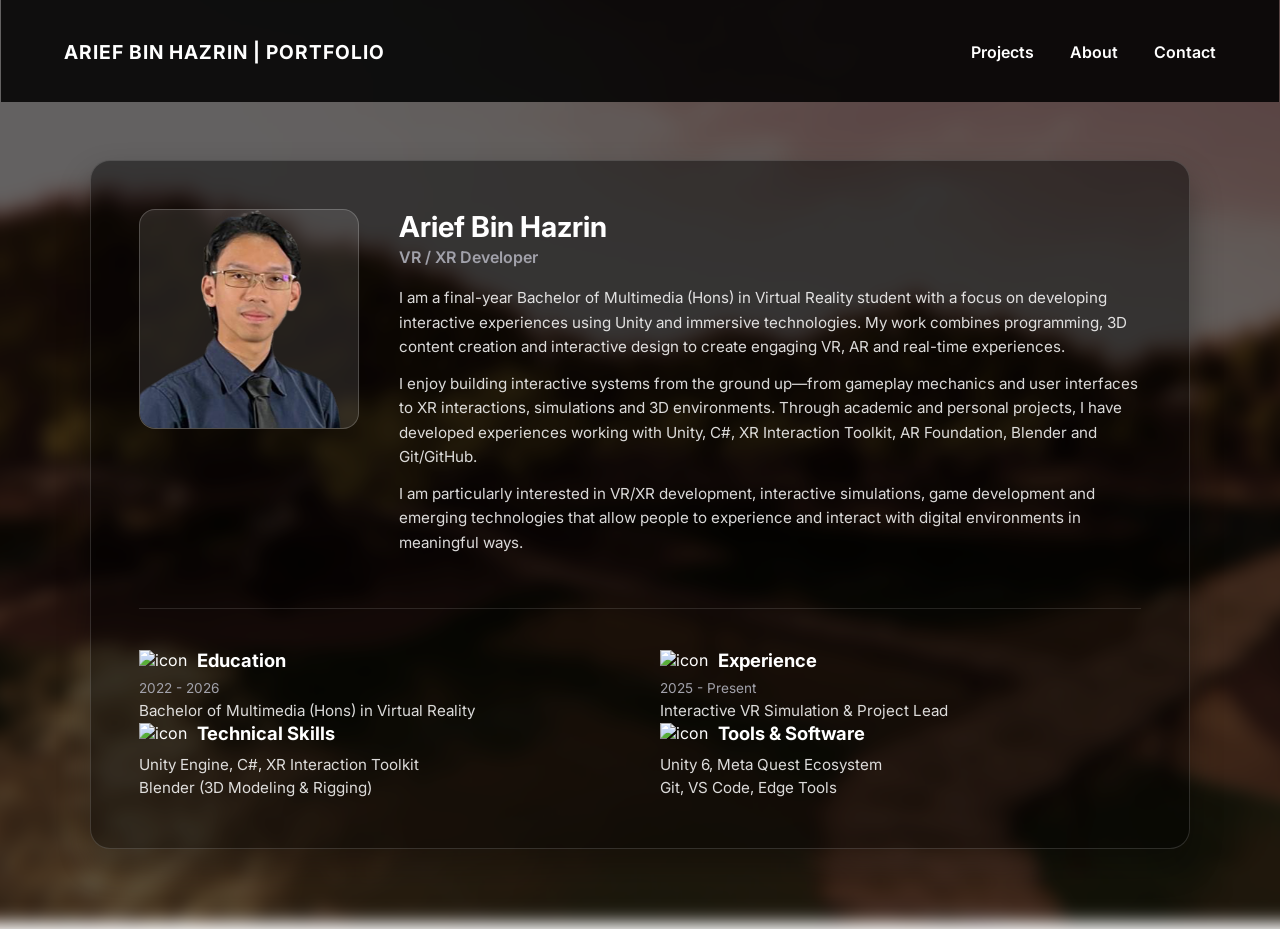
==== about.html @ 768af56a "Update about.html" ====
<!DOCTYPE html>
<html lang="en">
<head>
  <meta charset="UTF-8">
  <meta name="viewport" content="width=device-width, initial-scale=1.0">
  <title>About Me | ARIEF BIN HAZRIN</title>
  <link rel="stylesheet" href="style.css">
</head>
<body>

  <!-- Reusable Header -->
  <header>
    <div class="logo">ARIEF BIN HAZRIN | PORTFOLIO</div>
    <nav>
      <a href="index.html">Projects</a>
      <a href="about.html">About</a>
      <a href="contact.html">Contact</a>
    </nav>
  </header>

  <!-- About Section Layout Container -->
  <main class="about-container">
  
  <!-- TOP SECTION: Profile Picture + Bio Beside It -->
  <div class="about-hero">
    <div class="profile-frame">
      <img src="images/JayPortFo2.png" alt="Arief Bin Hazrin">
    </div>
    <div class="hero-text">
      <h2>Arief Bin Hazrin</h2>
      <p class="subtitle">VR / XR Developer</p>
      <p class="bio-text">
        I am a final-year Bachelor of Multimedia (Hons) in Virtual Reality student with a focus on developing interactive experiences using Unity and immersive technologies. My work combines programming, 3D content creation and interactive design to create engaging VR, AR and real-time experiences.
      </p>
      <p class="bio-text">
        I enjoy building interactive systems from the ground up—from gameplay mechanics and user interfaces to XR interactions, simulations and 3D environments. Through academic and personal projects, I have developed experiences working with Unity, C#, XR Interaction Toolkit, AR Foundation, Blender and Git/GitHub.
      </p>
      <p class="bio-text">
        I am particularly interested in VR/XR development, interactive simulations, game development and emerging technologies that allow people to experience and interact with digital environments in meaningful ways.
      </p>
    </div>
  </div>

  <!-- DIVIDER LINE -->
  <hr class="section-divider">

  <!-- BOTTOM SECTION: 2-Column Info Grid -->
  <div class="info-grid">
    
    <!-- Column 1 -->
    <div class="info-col">
      <div class="section-block">
        <div class="section-title">
          <img src="images/icon-education.png" alt="icon" class="title-icon">
          <h3>Education</h3>
        </div>
        <div class="info-item">
          <span class="year">2022 - 2026</span>
          <p>Bachelor of Multimedia (Hons) in Virtual Reality</p>
        </div>
      </div>

      <div class="section-block">
        <div class="section-title">
          <img src="images/icon-skills.png" alt="icon" class="title-icon">
          <h3>Technical Skills</h3>
        </div>
        <div class="info-item">
          <p>Unity Engine, C#, XR Interaction Toolkit</p>
          <p>Blender (3D Modeling & Rigging)</p>
        </div>
      </div>
    </div>

    <!-- Column 2 -->
    <div class="info-col">
      <div class="section-block">
        <div class="section-title">
          <img src="images/icon-experience.png" alt="icon" class="title-icon">
          <h3>Experience</h3>
        </div>
        <div class="info-item">
          <span class="year">2025 - Present</span>
          <p>Interactive VR Simulation & Project Lead</p>
        </div>
      </div>

      <div class="section-block">
        <div class="section-title">
          <img src="images/icon-tools.png" alt="icon" class="title-icon">
          <h3>Tools & Software</h3>
        </div>
        <div class="info-item">
          <p>Unity 6, Meta Quest Ecosystem</p>
          <p>Git, VS Code, Edge Tools</p>
        </div>
      </div>
    </div>

  </div>

</main>
</html>
---- style.css ----
/* Google Font Import */
@import url('https://fonts.googleapis.com/css2?family=Inter:wght@400;600;700&display=swap');

* {
  box-sizing: border-box;
  margin: 0;
  padding: 0;
  font-family: 'Inter', sans-serif;
}

body {
  background-image: linear-gradient(rgba(0, 0, 0, 0.6), rgba(0, 0, 0, 0.6)), url("images/bgimage.png");
  background-size: cover;
  background-position: center;
  background-repeat: no-repeat;
  background-attachment: fixed;
  color: #ffffff; /* Changed to white so text is readable on the dark background */
  padding: 0 5%;
  position: relative;
}

body::before {
  content: "";
  position: fixed;
  top: 0;
  left: 0;
  width: 100vw;
  height: 100vh;
  background: inherit;
  filter: blur(8px); /* Change 8px to adjust blur intensity */
  transform: scale(1.05); /* Scales slightly to prevent blurry white borders on edges */
  z-index: -1;
}

/* Header & Nav */
header {
  display: flex;
  justify-content: space-between;
  padding: 2.5rem 5.5% 4rem 5.5%;
  align-items: center;
  margin: 0 -5.5% 2rem -5.5%;
  background: linear-gradient(to bottom, rgba(0, 0, 0, 0.85) 80%, rgba(0, 0, 0, 0) 0%);
}

.logo {
  font-weight: 700;
  font-size: 1.2rem;
  letter-spacing: 1px;
}

header nav a {
  margin-left: 2rem;
  text-decoration: none;
  color: #ffffff;
  font-weight: 600;
  transition: color 0.2s ease;
}

header nav a:hover {
  color: #ffffff9b;
}

/* Grid System */
.grid-container {
  display: grid;
  grid-template-columns: repeat(auto-fit, minmax(320px, 1fr));
  gap: 2.5rem;
  padding-bottom: 5rem;
}

/* Card Container */
.card {
  text-decoration: none;
  color: inherit;
  display: block;
}

/* Image Aspect Ratio Box */
.card img {
  width: 100%;
  height: 280px;
  object-fit: cover; /* Prevents image distortion */
  border-radius: 12px;
  background-color: #eee; /* Fallback placeholder color */
  transition: transform 0.3s cubic-bezier(0.25, 1, 0.5, 1), box-shadow 0.3s ease;
}

.card:hover img {
  transform: translateY(-6px);
  box-shadow: 0 12px 24px rgba(0, 0, 0, 0.12);
}

.card:hover .card-info h3 {
  text-decoration: underline;
}

/* Card Labels */
.card-info {
  padding-top: 0.8rem;
  display: flex;
  flex-direction: column;
  align-items: center;
  text-align: center;
}

.card-info h3 {
  font-size: 0.95rem;
  font-weight: 700;
  letter-spacing: 0.5px;
  margin-bottom: 0.25rem;
}

.card-info p {
  font-size: 0.85rem;
  color: #ffffff;
}

/* About Page Main 3-Column Layout */
/* About Page Main Container Box */
/* About Page Main Container Box */
.about-container {
  display: flex;
  flex-direction: column;
  gap: 2rem;
  padding: 3rem;
  margin: 1rem auto 5rem auto;
  max-width: 1100px;

  /* Frosted Glass Container */
  background: rgba(0, 0, 0, 0.45);
  border: 1px solid rgba(255, 255, 255, 0.15);
  border-radius: 20px;
  box-shadow: 0 16px 32px rgba(0, 0, 0, 0.3);
  color: #ffffff;
}

/* TOP HERO: Picture + Bio Side-by-Side */
.about-hero {
  display: flex;
  align-items: flex-start;
  gap: 2.5rem;
}

.profile-frame {
  width: 220px; /* Fixed profile width */
  flex-shrink: 0;
  aspect-ratio: 1 / 1;
  border-radius: 16px;
  overflow: hidden;
  background-color: rgba(255, 255, 255, 0.1);
  border: 1px solid rgba(255, 255, 255, 0.2);
}

.profile-frame img {
  width: 100%;
  height: 100%;
  object-fit: cover;
}

.hero-text h2 {
  font-size: 1.8rem;
  font-weight: 700;
  margin-bottom: 0.2rem;
}

.subtitle {
  color: #a1a1aa;
  font-weight: 600;
  font-size: 1rem;
  margin-bottom: 1.2rem;
}

.bio-text {
  line-height: 1.6;
  color: rgba(255, 255, 255, 0.85);
  font-size: 0.95rem;
  margin-bottom: 0.8rem;
}

/* Subtle Divider Line */
.section-divider {
  border: none;
  height: 1px;
  background: rgba(255, 255, 255, 0.12);
  margin: 0.5rem 0;
}

/* BOTTOM SECTION: 2-Column Info Grid */
.info-grid {
  display: grid;
  grid-template-columns: 1fr 1fr;
  gap: 2.5rem;
}

.section-title {
  display: flex;
  align-items: center;
  gap: 0.6rem;
  margin-bottom: 0.6rem;
}

.section-title h3 {
  font-size: 1.15rem;
  font-weight: 700;
}

.info-block {
  margin-bottom: 1.8rem;
}

.info-item .year {
  display: block;
  font-size: 0.85rem;
  color: #a1a1aa;
  margin-bottom: 0.2rem;
}

.info-item p {
  color: rgba(255, 255, 255, 0.85);
  line-height: 1.5;
  font-size: 0.95rem;
}

/* Responsive view for phones */
@media (max-width: 768px) {
  .about-hero {
    flex-direction: column;
    align-items: center;
    text-align: center;
  }
  .profile-frame {
    width: 180px;
  }
  .info-grid {
    grid-template-columns: 1fr;
  }
}
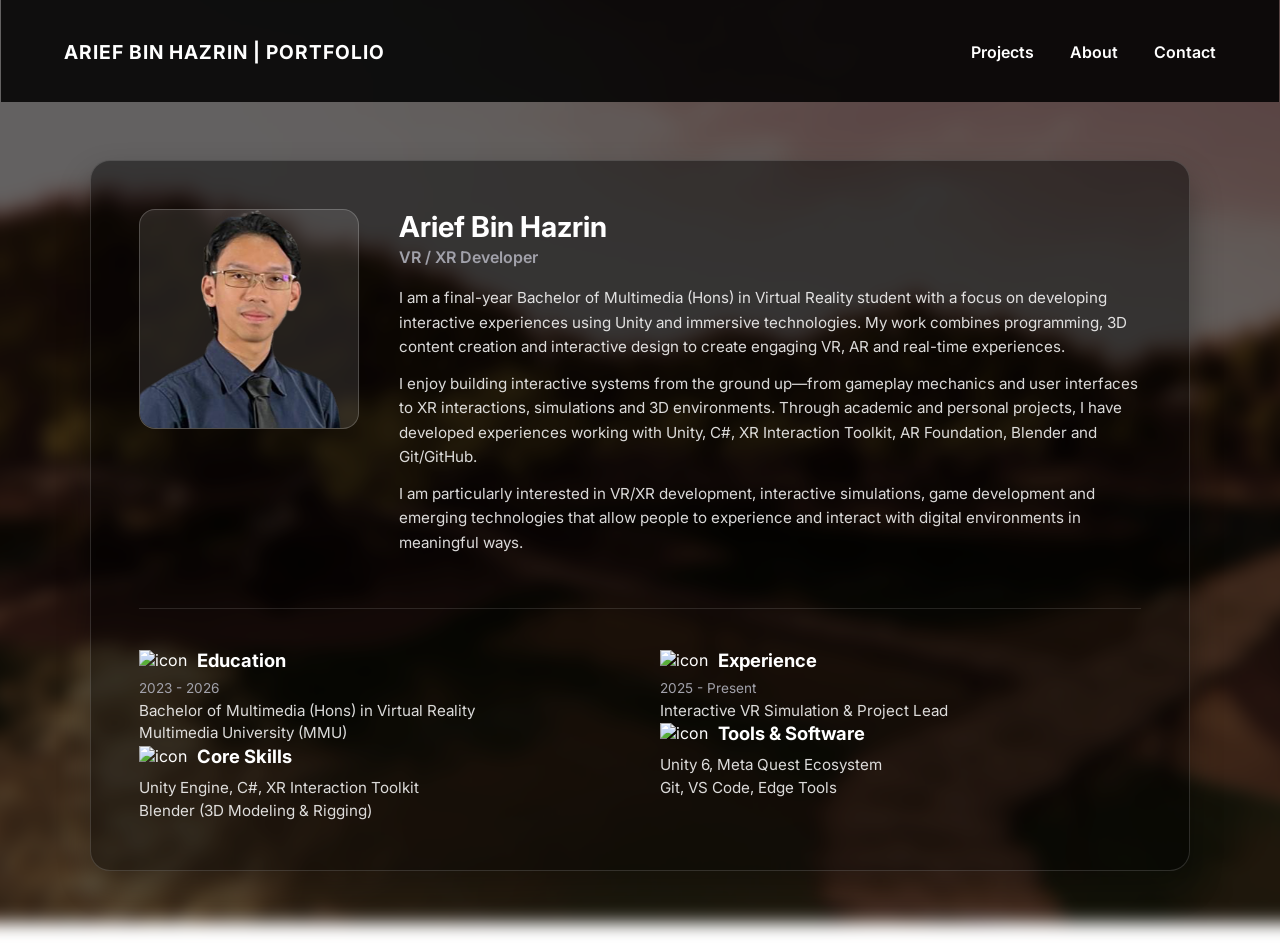
==== commit ee83c310: "Update about.html" ====
--- a/about.html
+++ b/about.html
@@ -55,15 +55,16 @@
           <h3>Education</h3>
         </div>
         <div class="info-item">
-          <span class="year">2022 - 2026</span>
+          <span class="year">2023 - 2026</span>
           <p>Bachelor of Multimedia (Hons) in Virtual Reality</p>
+          <p>Multimedia University (MMU)</p>
         </div>
       </div>
 
       <div class="section-block">
         <div class="section-title">
           <img src="images/icon-skills.png" alt="icon" class="title-icon">
-          <h3>Technical Skills</h3>
+          <h3>Core Skills</h3>
         </div>
         <div class="info-item">
           <p>Unity Engine, C#, XR Interaction Toolkit</p>
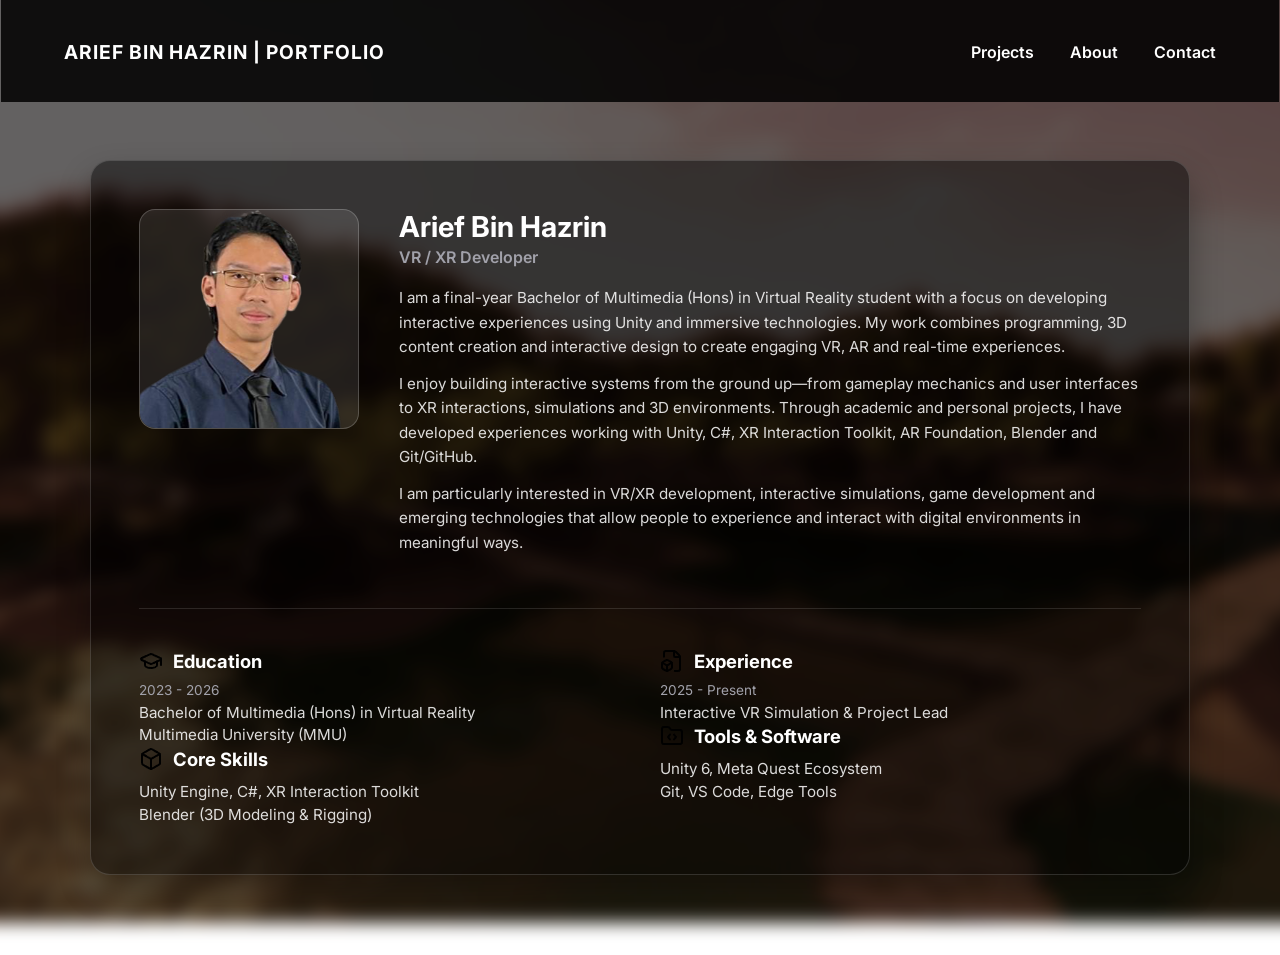
==== commit ea2bf560: "Update about.html" ====
--- a/about.html
+++ b/about.html
@@ -51,7 +51,7 @@
     <div class="info-col">
       <div class="section-block">
         <div class="section-title">
-          <img src="images/icon-education.png" alt="icon" class="title-icon">
+          <img src="images/graduation-cap.png" alt="icon" class="title-icon">
           <h3>Education</h3>
         </div>
         <div class="info-item">
@@ -63,7 +63,7 @@
 
       <div class="section-block">
         <div class="section-title">
-          <img src="images/icon-skills.png" alt="icon" class="title-icon">
+          <img src="images/box.png" alt="icon" class="title-icon">
           <h3>Core Skills</h3>
         </div>
         <div class="info-item">
@@ -77,7 +77,7 @@
     <div class="info-col">
       <div class="section-block">
         <div class="section-title">
-          <img src="images/icon-experience.png" alt="icon" class="title-icon">
+          <img src="images/file-box.png" alt="icon" class="title-icon">
           <h3>Experience</h3>
         </div>
         <div class="info-item">
@@ -88,7 +88,7 @@
 
       <div class="section-block">
         <div class="section-title">
-          <img src="images/icon-tools.png" alt="icon" class="title-icon">
+          <img src="images/folder-code.png" alt="icon" class="title-icon">
           <h3>Tools & Software</h3>
         </div>
         <div class="info-item">
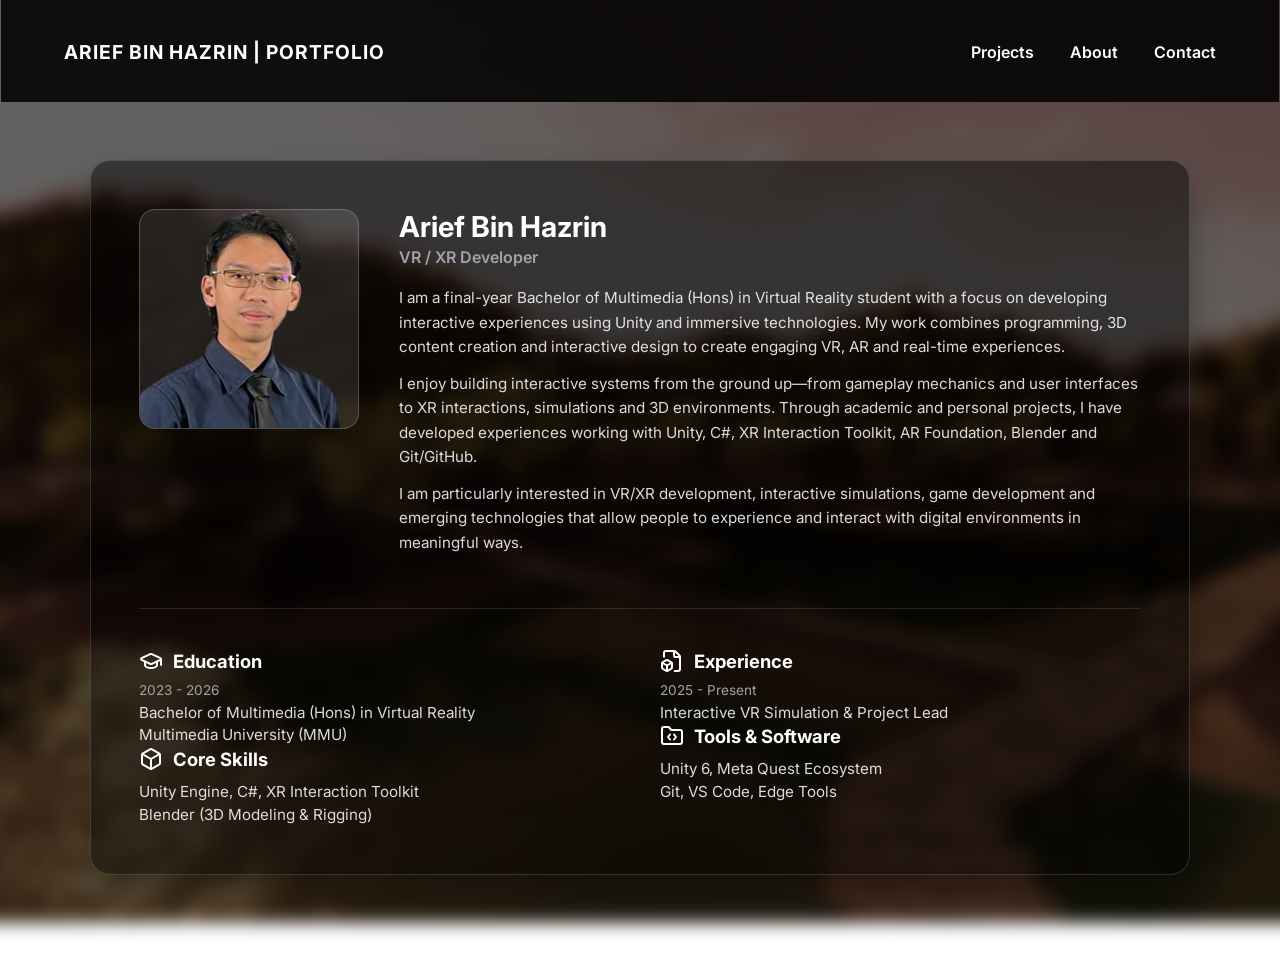
==== commit 5ccefe3e: "Update about.html" ====
--- a/about.html
+++ b/about.html
@@ -51,7 +51,7 @@
     <div class="info-col">
       <div class="section-block">
         <div class="section-title">
-          <img src="images/graduation-cap.png" alt="icon" class="title-icon">
+          <img src="images/graduation-cap.svg" alt="icon" class="title-icon">
           <h3>Education</h3>
         </div>
         <div class="info-item">
@@ -63,7 +63,7 @@
 
       <div class="section-block">
         <div class="section-title">
-          <img src="images/box.png" alt="icon" class="title-icon">
+          <img src="images/box.svg" alt="icon" class="title-icon">
           <h3>Core Skills</h3>
         </div>
         <div class="info-item">
@@ -77,7 +77,7 @@
     <div class="info-col">
       <div class="section-block">
         <div class="section-title">
-          <img src="images/file-box.png" alt="icon" class="title-icon">
+          <img src="images/file-box.svg" alt="icon" class="title-icon">
           <h3>Experience</h3>
         </div>
         <div class="info-item">
@@ -88,7 +88,7 @@
 
       <div class="section-block">
         <div class="section-title">
-          <img src="images/folder-code.png" alt="icon" class="title-icon">
+          <img src="images/folder-code.svg" alt="icon" class="title-icon">
           <h3>Tools & Software</h3>
         </div>
         <div class="info-item">
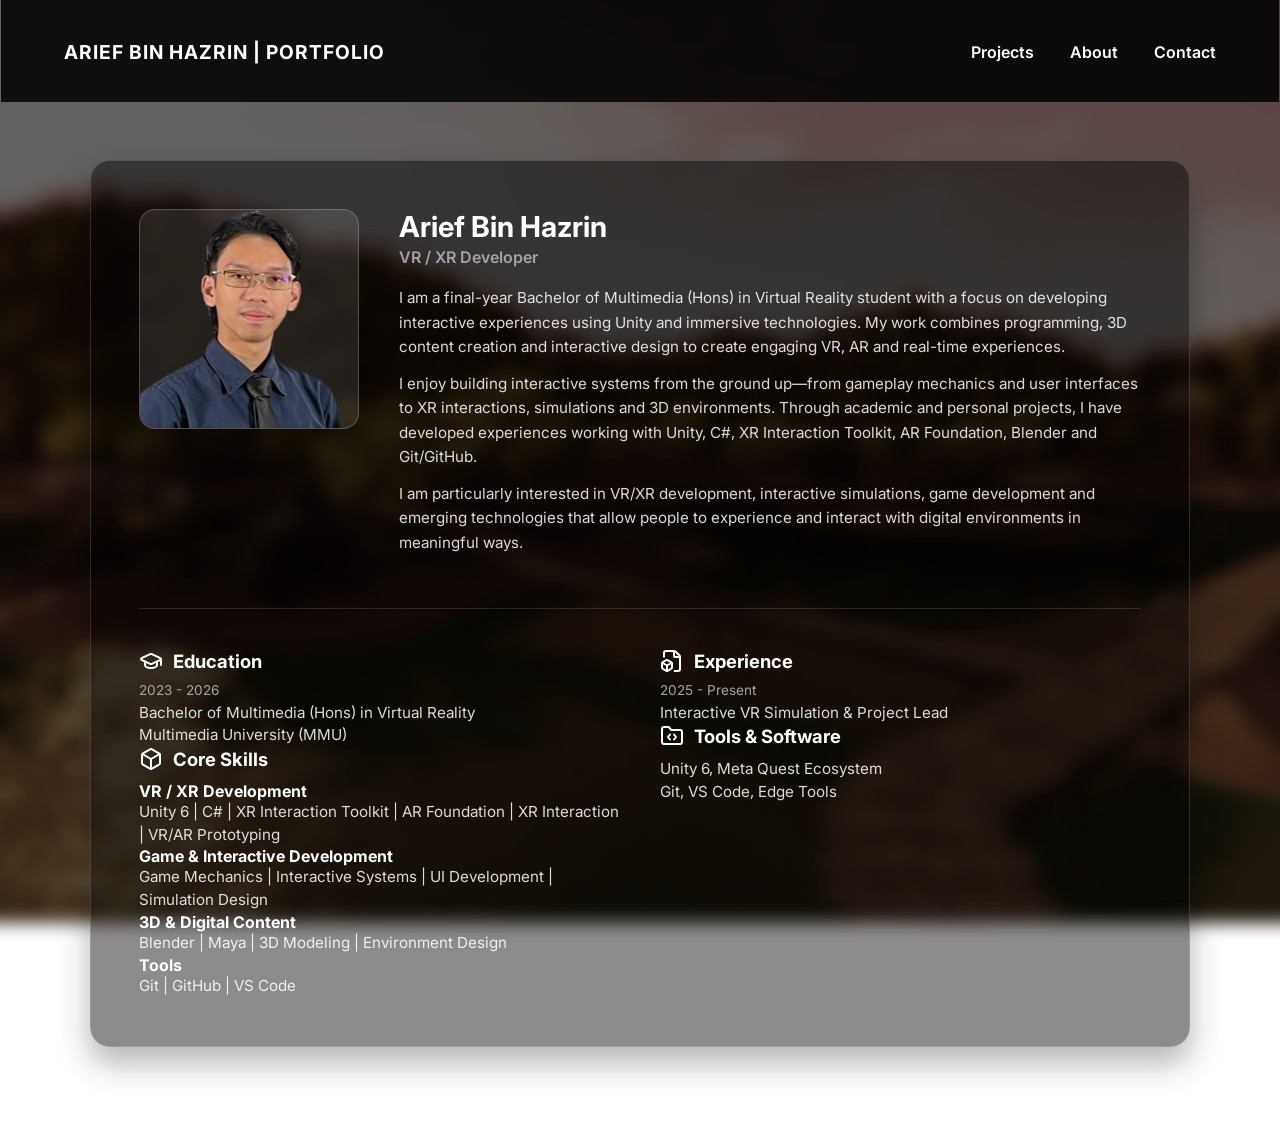
==== commit 95dcf41d: "Update about.html" ====
--- a/about.html
+++ b/about.html
@@ -67,8 +67,14 @@
           <h3>Core Skills</h3>
         </div>
         <div class="info-item">
-          <p>Unity Engine, C#, XR Interaction Toolkit</p>
-          <p>Blender (3D Modeling & Rigging)</p>
+          <h4>VR / XR Development</h4>
+          <p>Unity 6 | C# | XR Interaction Toolkit | AR Foundation | XR Interaction | VR/AR Prototyping</p>
+          <h4>Game & Interactive Development</h4>
+          <p>Game Mechanics | Interactive Systems | UI Development | Simulation Design</p>
+          <h4>3D & Digital Content</h4>
+          <p>Blender | Maya | 3D Modeling | Environment Design</p>
+          <h4>Tools</h4>
+          <p>Git | GitHub | VS Code</p>
         </div>
       </div>
     </div>
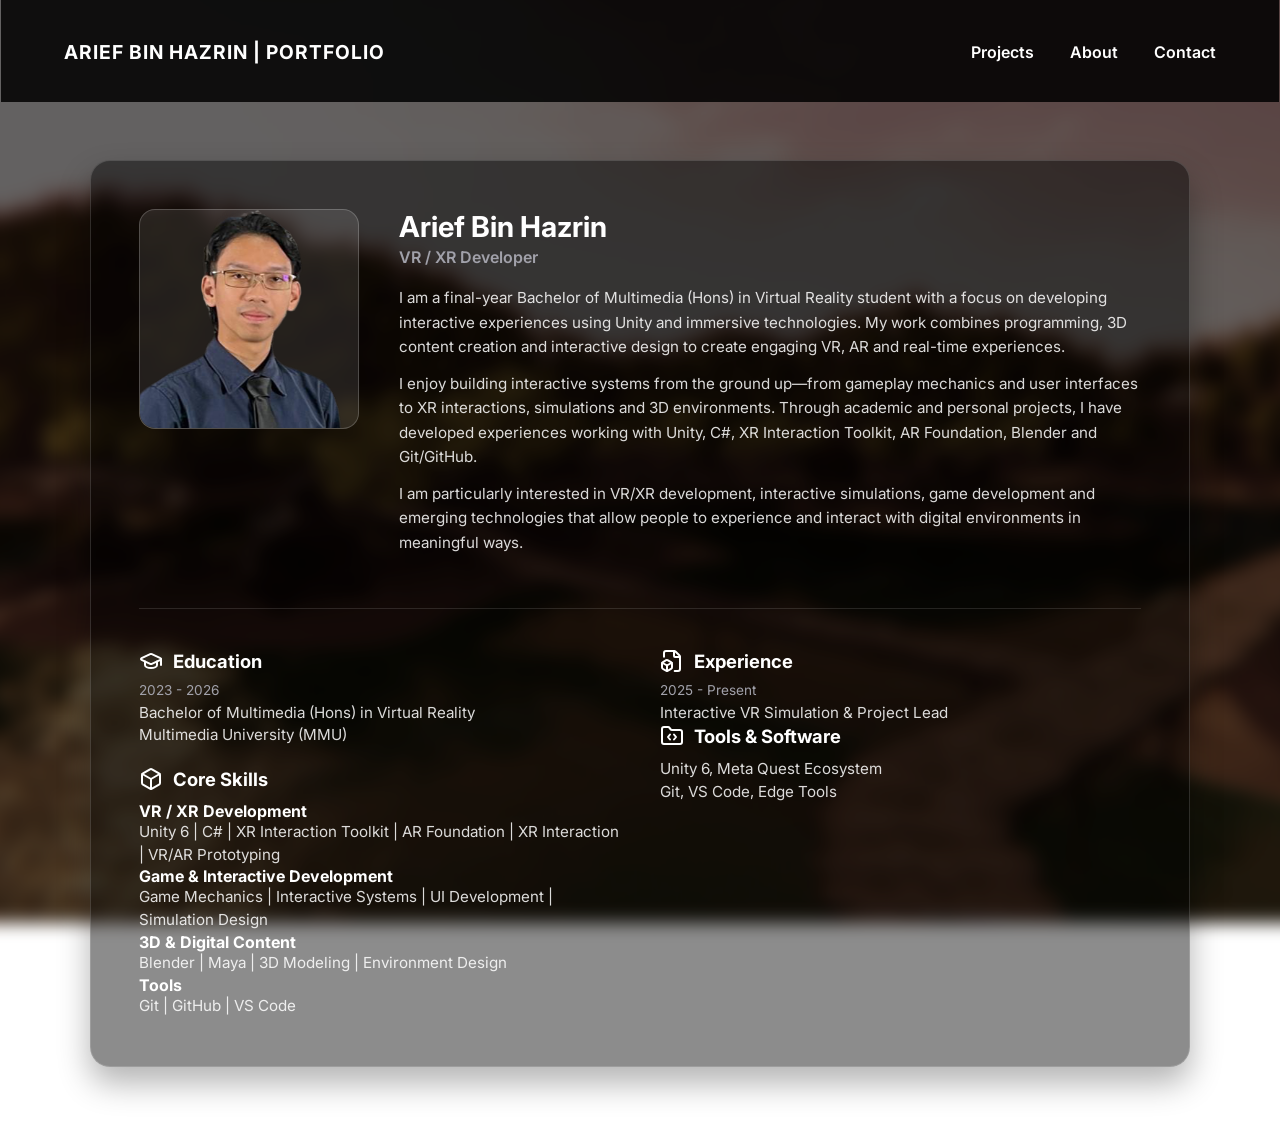
==== commit 4bea06e3: "Update about.html" ====
--- a/about.html
+++ b/about.html
@@ -61,6 +61,8 @@
         </div>
       </div>
 
+      <br>
+
       <div class="section-block">
         <div class="section-title">
           <img src="images/box.svg" alt="icon" class="title-icon">
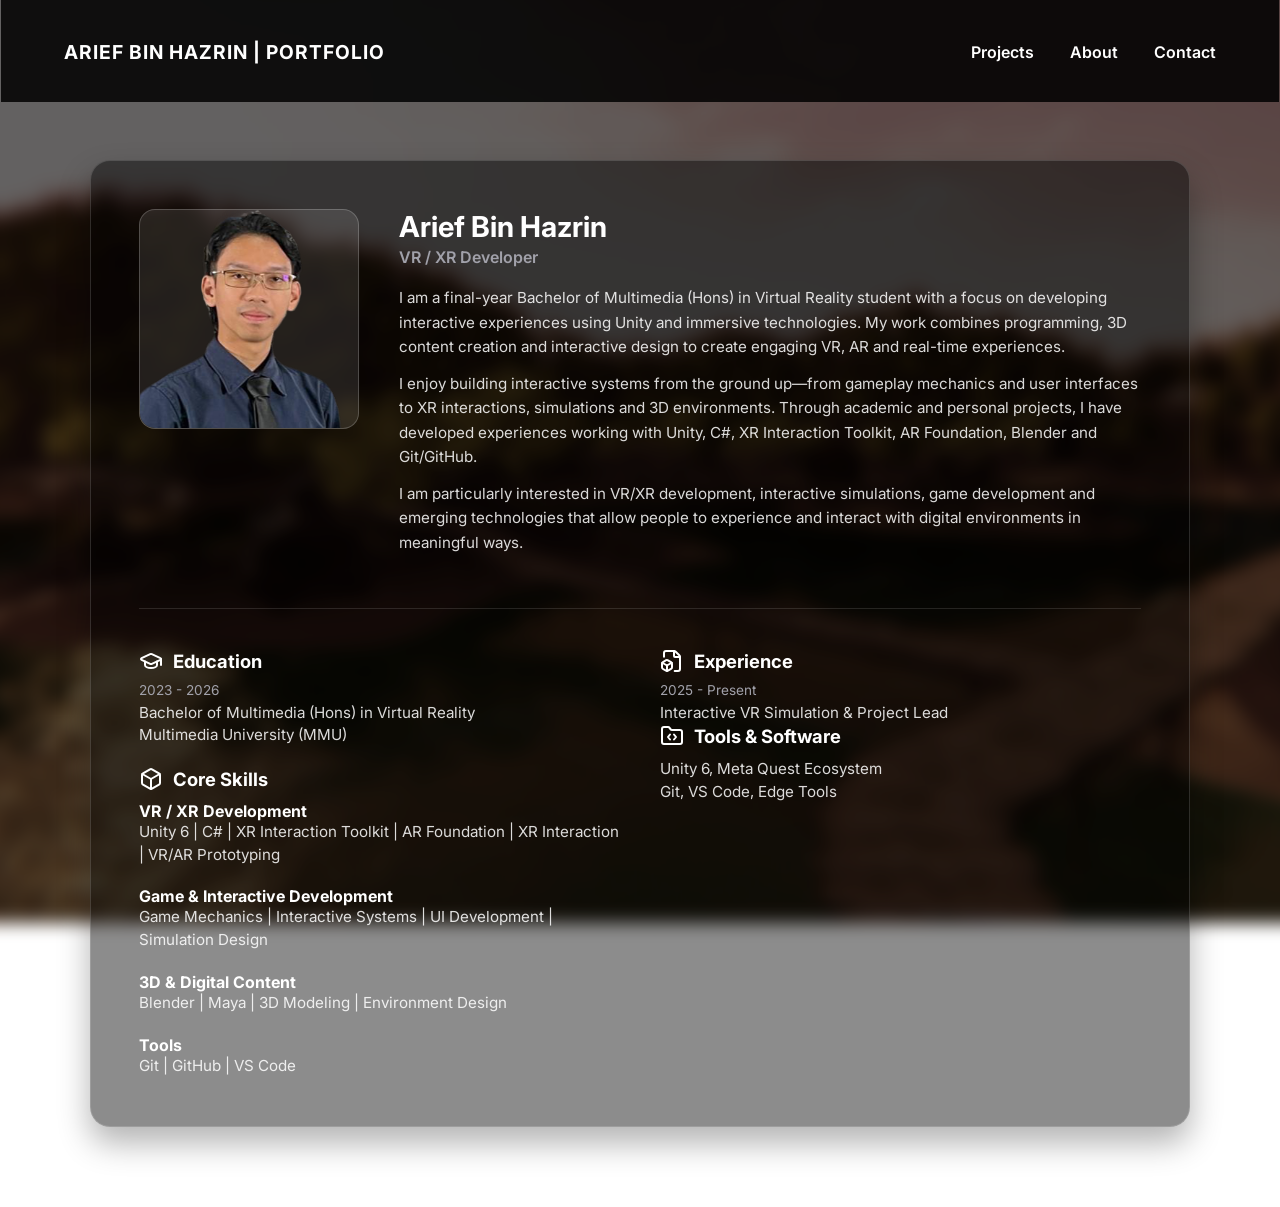
==== commit dfb35214: "Update about.html" ====
--- a/about.html
+++ b/about.html
@@ -71,10 +71,13 @@
         <div class="info-item">
           <h4>VR / XR Development</h4>
           <p>Unity 6 | C# | XR Interaction Toolkit | AR Foundation | XR Interaction | VR/AR Prototyping</p>
+          <br>
           <h4>Game & Interactive Development</h4>
           <p>Game Mechanics | Interactive Systems | UI Development | Simulation Design</p>
+          <br>
           <h4>3D & Digital Content</h4>
           <p>Blender | Maya | 3D Modeling | Environment Design</p>
+          <br>
           <h4>Tools</h4>
           <p>Git | GitHub | VS Code</p>
         </div>
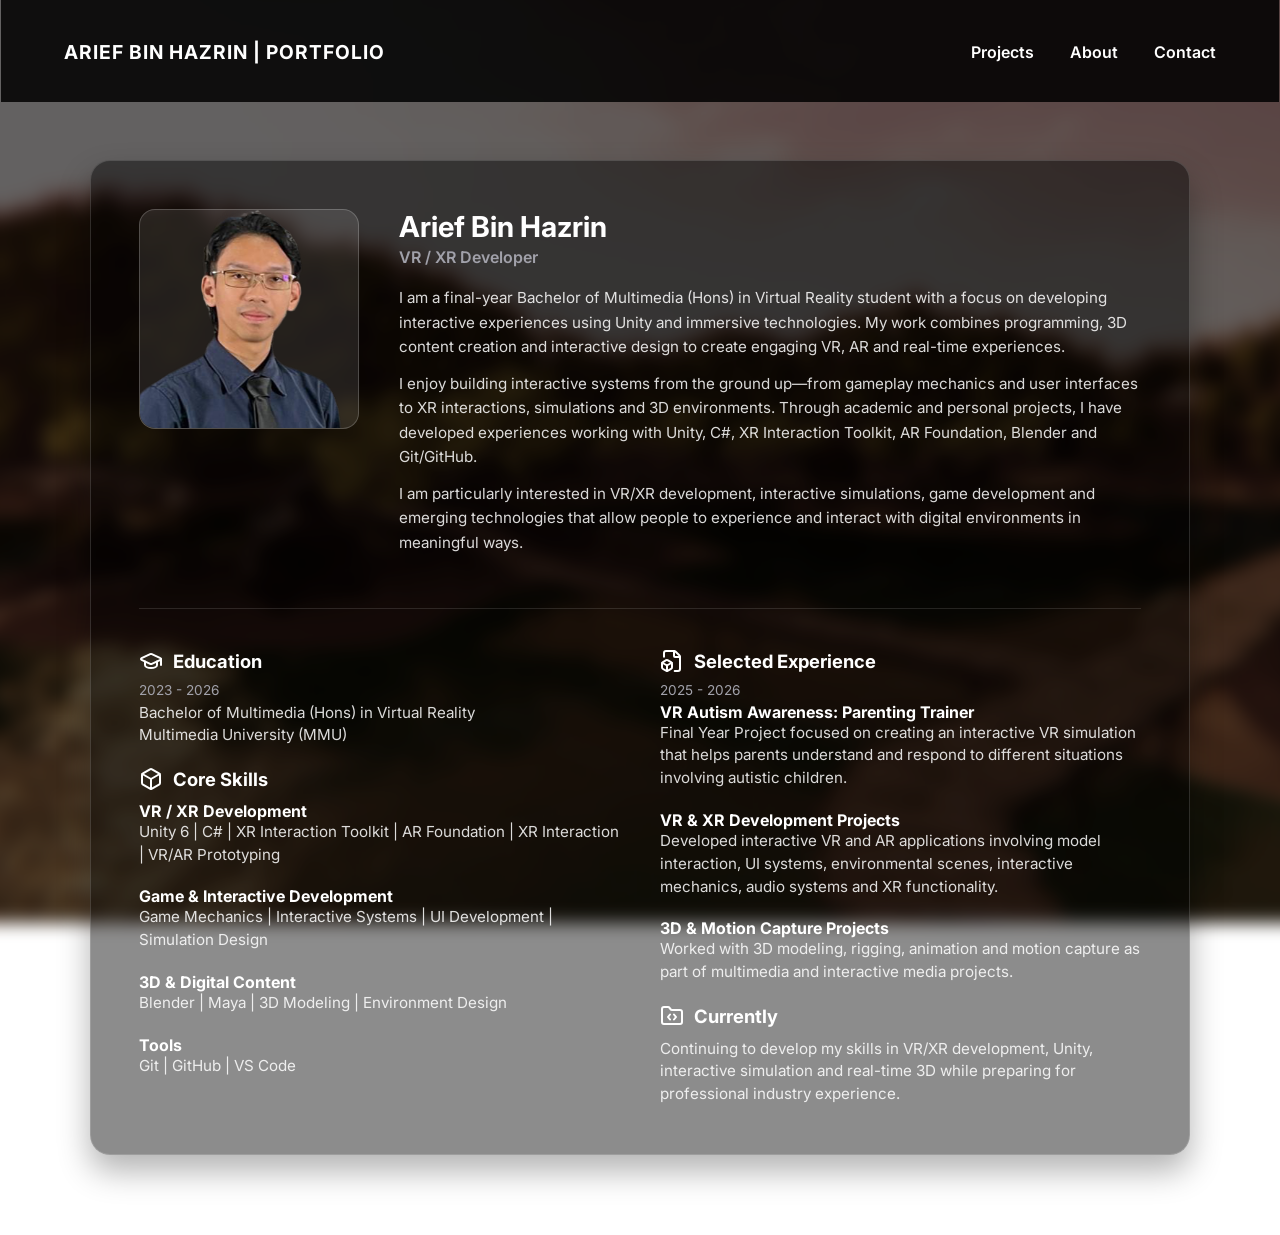
==== commit ebcb8967: "Update about.html" ====
--- a/about.html
+++ b/about.html
@@ -89,22 +89,28 @@
       <div class="section-block">
         <div class="section-title">
           <img src="images/file-box.svg" alt="icon" class="title-icon">
-          <h3>Experience</h3>
+          <h3>Selected Experience</h3>
         </div>
         <div class="info-item">
-          <span class="year">2025 - Present</span>
-          <p>Interactive VR Simulation & Project Lead</p>
+          <span class="year">2025 - 2026</span>
+          <h4>VR Autism Awareness: Parenting Trainer</h4>
+          <p>Final Year Project focused on creating an interactive VR simulation that helps parents understand and respond to different situations involving autistic children.</p>
+          <br>
+          <h4>VR & XR Development Projects</h4>
+          <p>Developed interactive VR and AR applications involving model interaction, UI systems, environmental scenes, interactive mechanics, audio systems and XR functionality.</p>
+          <br>
+          <h4>3D & Motion Capture Projects</h4>
+          <p>Worked with 3D modeling, rigging, animation and motion capture as part of multimedia and interactive media projects.</p>
         </div>
       </div>
-
+      <br>
       <div class="section-block">
         <div class="section-title">
           <img src="images/folder-code.svg" alt="icon" class="title-icon">
-          <h3>Tools & Software</h3>
+          <h3>Currently</h3>
         </div>
         <div class="info-item">
-          <p>Unity 6, Meta Quest Ecosystem</p>
-          <p>Git, VS Code, Edge Tools</p>
+          <p>Continuing to develop my skills in VR/XR development, Unity, interactive simulation and real-time 3D while preparing for professional industry experience.</p>
         </div>
       </div>
     </div>
